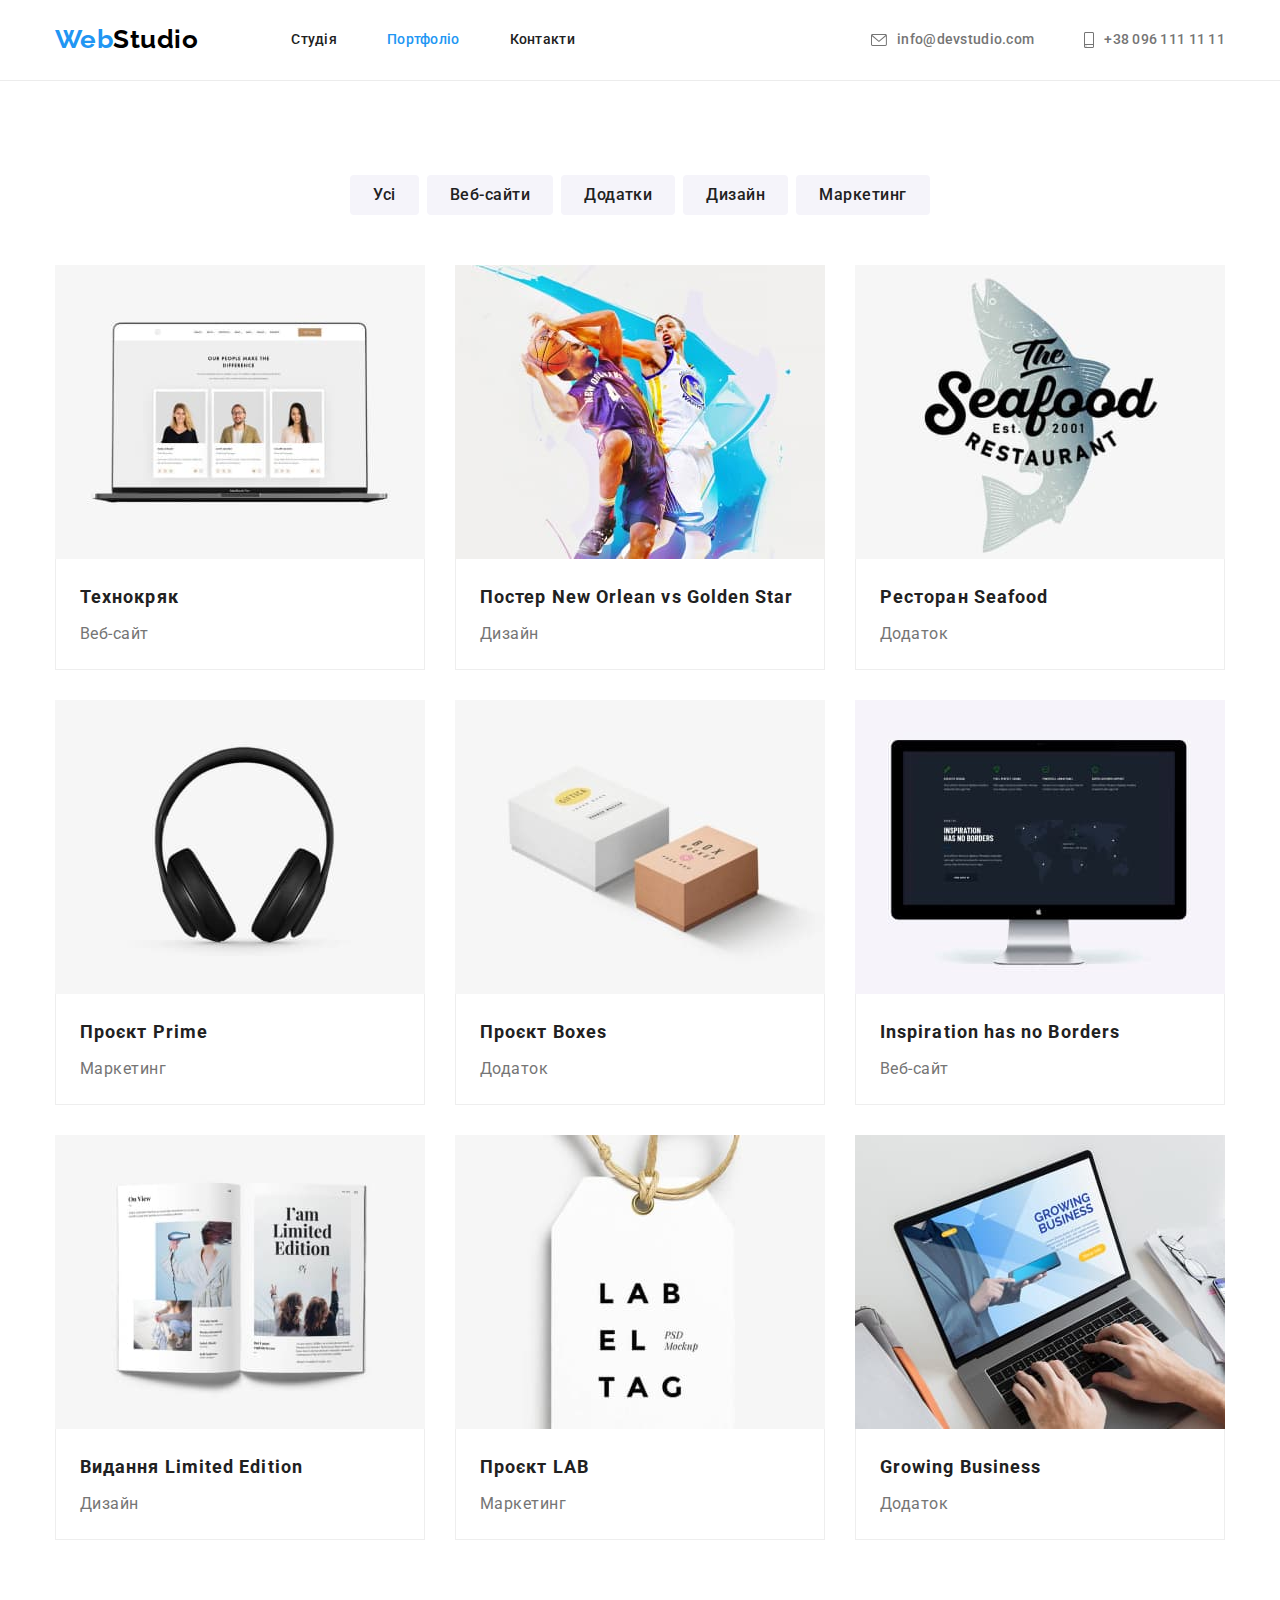
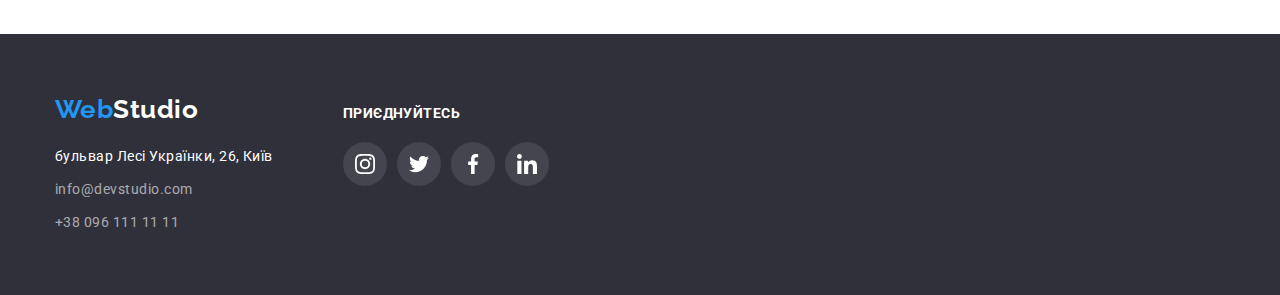
==== portfolio.html @ e0f376af "initial" ====
<!DOCTYPE html>
<html lang="uk">
  <head>
    <meta charset="UTF-8" />
    <meta http-equiv="X-UA-Compatible" content="IE=edge" />
    <meta name="viewport" content="width=device-width, initial-scale=1.0" />
    <title>goit-markup-hw-05</title>
    <link rel="preconnect" href="https://fonts.googleapis.com" />
    <link rel="preconnect" href="https://fonts.gstatic.com" crossorigin />
    <link
      href="https://fonts.googleapis.com/css2?family=Raleway:wght@700&family=Roboto:wght@400;500;700;900&display=swap"
      rel="stylesheet"
    />
    <link
      rel="stylesheet"
      href="https://cdnjs.cloudflare.com/ajax/libs/modern-normalize/1.1.0/modern-normalize.min.css"
    />
    <link rel="stylesheet" href="./css/styles.css" />
  </head>
  <body>
    <header class="header">
      <div class="container">
        <nav class="main-nav">
          <a class="logo link" href="./index.html">Web<span class="logo-span">Studio</span></a>
          <ul class="site-nav-list list">
            <li class="site-nav-item">
              <a class="site-nav-link link" href="./index.html">Студія</a>
            </li>
            <li class="site-nav-item">
              <a class="site-nav-link link link-current-page" href="./portfolio.html">Портфоліо</a>
            </li>
            <li class="site-nav-item"><a class="site-nav-link link" href="#">Контакти</a></li>
          </ul>
        </nav>
        <ul class="auth-nav-list list">
          <li class="auth-nav-item">
            <a class="auth-nav-link link icon-contact-link" href="mailto:info@devstudio.com">
              <svg class="contact-icon-svg" width="16" height="12">
                <use href="./img/icon.svg#icon-envelope"></use></svg
              >info@devstudio.com</a
            >
          </li>
          <li class="auth-nav-item">
            <a class="auth-nav-link link icon-contact-link" href="tel:+380961111111">
              <svg class="contact-icon-svg" width="10" height="16">
                <use href="./img/icon.svg#icon-smartphone"></use></svg
              >+38 096 111 11 11</a
            >
          </li>
        </ul>
      </div>
    </header>
    <main>
      <section class="section">
        <div class="container">
          <h1 class="visually-hidden">Портфоліо</h1>
          <ul class="filter-list list">
            <li class="btn-portfolio-item">
              <button class="btn btn-portfolio" type="button">Усі</button>
            </li>
            <li class="btn-portfolio-item">
              <button class="btn btn-portfolio" type="button">Веб-сайти</button>
            </li>
            <li class="btn-portfolio-item">
              <button class="btn btn-portfolio" type="button">Додатки</button>
            </li>
            <li class="btn-portfolio-item">
              <button class="btn btn-portfolio" type="button">Дизайн</button>
            </li>
            <li class="btn-portfolio-item">
              <button class="btn btn-portfolio" type="button">Маркетинг</button>
            </li>
          </ul>
          <ul class="card-portfolio-list list">
            <li class="card-portfolio-item">
              <a href="#" class="card-portfolio-link link">
                <img class="img" src="./img/technohack1.jpg" alt="Фото" width="370" />
                <div class="card-portfolio-box">
                  <h2 class="card-portfolio-title">Технокряк</h2>
                  <p class="card-portfolio-text">Веб-сайт</p>
                </div>
              </a>
            </li>
            <li class="card-portfolio-item">
              <a href="#" class="card-portfolio-link link">
                <img class="img" src="./img/neworlean2.jpg" alt="Фото" width="370" />
                <div class="card-portfolio-box">
                  <h2 class="card-portfolio-title">Постер New Orlean vs Golden Star</h2>
                  <p class="card-portfolio-text">Дизайн</p>
                </div>
              </a>
            </li>
            <li class="card-portfolio-item">
              <a href="#" class="card-portfolio-link link">
                <img class="img" src="./img/seafood3.jpg" alt="Фото" width="370" />
                <div class="card-portfolio-box">
                  <h2 class="card-portfolio-title">Ресторан Seafood</h2>
                  <p class="card-portfolio-text">Додаток</p>
                </div>
              </a>
            </li>
            <li class="card-portfolio-item">
              <a href="#" class="card-portfolio-link link">
                <img class="img" src="./img/prime4.jpg" alt="Фото" width="370" />
                <div class="card-portfolio-box">
                  <h2 class="card-portfolio-title">Проєкт Prime</h2>
                  <p class="card-portfolio-text">Маркетинг</p>
                </div>
              </a>
            </li>
            <li class="card-portfolio-item">
              <a href="#" class="card-portfolio-link link">
                <img class="img" src="./img/boxes5.jpg" alt="Фото" width="370" />
                <div class="card-portfolio-box">
                  <h2 class="card-portfolio-title">Проєкт Boxes</h2>
                  <p class="card-portfolio-text">Додаток</p>
                </div>
              </a>
            </li>
            <li class="card-portfolio-item">
              <a href="#" class="card-portfolio-link link">
                <img class="img" src="./img/noborders6.jpg" alt="Фото" width="370" />
                <div class="card-portfolio-box">
                  <h2 class="card-portfolio-title">Inspiration has no Borders</h2>
                  <p class="card-portfolio-text">Веб-сайт</p>
                </div>
              </a>
            </li>
            <li class="card-portfolio-item">
              <a href="#" class="card-portfolio-link link">
                <img class="img" src="./img/limited7.jpg" alt="Фото" width="370" />
                <div class="card-portfolio-box">
                  <h2 class="card-portfolio-title">Видання Limited Edition</h2>
                  <p class="card-portfolio-text">Дизайн</p>
                </div>
              </a>
            </li>
            <li class="card-portfolio-item">
              <a href="#" class="card-portfolio-link link">
                <img class="img" src="./img/lab8.jpg" alt="Фото" width="370" />
                <div class="card-portfolio-box">
                  <h2 class="card-portfolio-title">Проєкт LAB</h2>
                  <p class="card-portfolio-text">Маркетинг</p>
                </div>
              </a>
            </li>
            <li class="card-portfolio-item">
              <a href="#" class="card-portfolio-link link">
                <img class="img" src="./img/growing9.jpg" alt="Фото" width="370" />
                <div class="card-portfolio-box">
                  <h2 class="card-portfolio-title">Growing Business</h2>
                  <p class="card-portfolio-text">Додаток</p>
                </div>
              </a>
            </li>
          </ul>
        </div>
      </section>
    </main>
    <footer class="footer">
      <div class="container">
        <div class="parrent-adress">
          <div class="adress-content">
            <a class="link logo" href="./index.html">Web<span class="footer-span">Studio</span></a>
            <address class="address">
              <ul class="footer-nav-list list">
                <li class="footer-nav-item">
                  <a
                    class="link map"
                    href="https://goo.gl/maps/aX8FBNbtvhdyTscHA"
                    target="_blank"
                    rel="noopener noreferrer nofollow"
                    >бульвар Лесі Українки, 26, Київ</a
                  >
                </li>
                <li class="footer-nav-item">
                  <a class="link mailto" href="mailto:info@devstudio.com">info@devstudio.com</a>
                </li>
                <li class="footer-nav-item">
                  <a class="link tel" href="tel:+380961111111">+38 096 111 11 11</a>
                </li>
              </ul>
            </address>
          </div>
          <div class="social-links">
            <p class="join-heading-footer">приєднуйтесь</p>
            <ul class="footer-social-list list">
              <li class="links-item-footer">
                <a
                  href="https://www.instagram.com/"
                  target="_blank"
                  rel="noopener noreferrer nofollow"
                  class="join-icon-footer"
                >
                  <svg class="network" width="20" height="20">
                    <use href="./img/icon.svg#icon-instagram"></use></svg
                ></a>
              </li>
              <li class="links-item-footer">
                <a
                  href="https://www.twitter.com/"
                  target="_blank"
                  rel="noopener noreferrer nofollow"
                  class="join-icon-footer"
                >
                  <svg class="network" width="20" height="20">
                    <use href="./img/icon.svg#icon-twitter"></use></svg
                ></a>
              </li>
              <li class="links-item-footer">
                <a
                  href="https://www.facebook.com/"
                  target="_blank"
                  rel="noopener noreferrer nofollow"
                  class="join-icon-footer"
                >
                  <svg class="network" width="20" height="20">
                    <use href="./img/icon.svg#icon-facebook"></use></svg
                ></a>
              </li>
              <li class="links-item-footer">
                <a
                  href="https://www.linkedin.com/"
                  target="_blank"
                  rel="noopener noreferrer nofollow"
                  class="join-icon-footer"
                >
                  <svg class="network" width="20" height="20">
                    <use href="./img/icon.svg#icon-linkedin"></use></svg
                ></a>
              </li>
            </ul>
          </div>
        </div>
      </div>
    </footer>
  </body>
</html>
---- css/styles.css ----
:root {
  --primary-text-color: #212121;
  --primary-white-color: #ffffff;
  --hover-and-focus-color: #2196F3;
  --button-no-active: #f5f4fa;
  --accent-text-color: #757575;
  --accent-bgd-color: #2F303A;
  --social-links-color: #afb1b8;
}
body {
  margin: 0;
  color: var(--primary-text-color);
  background-color: var(--primary-white-color);
  font-family: 'Roboto', sans-serif;
  letter-spacing: 0.03em;
}
h1,h2,h3, p {
  padding: 0;
  margin: 0;
}
img {
  display: block;
  max-width: 100%;
  height: auto;
}
.list {
  list-style: none;
  padding: 0;
  margin: 0;
}
.header {
  border-bottom: 1px solid #ECECEC;
}
.header .container {
  display: flex;
  justify-content: space-between;
  align-items: center;
}
.main-nav,
 .site-nav-list,
 .auth-nav-list {
  display: flex;
  align-items: center;
}
.link {
  text-decoration: none;
}
.logo {
  display: block;
  color: var(--hover-and-focus-color);
  font-family: 'Raleway', sans-serif;
  font-weight: 700;
  font-size: 26px;
  line-height: 1.19;
  margin-left: 0;
}
.logo-span {
  color: #000000;
}
.main-nav .logo {
  padding: 24px 0 25px 0;
  margin-right: 93px;
}
.main-nav .logo-span {
  padding: 24px 0 25px 0;
}
.site-nav-link,
.auth-nav-link {
  font-weight: 500;
  font-size: 14px;
  line-height: 1.14;
  letter-spacing: 0.02em;
  display: flex;
  align-items: center;
  padding: 32px 0; 
}
.site-nav-link {
  color: var(--primary-text-color);
}
.auth-nav-link {
  color: var(--accent-text-color);
}
.site-nav-item+.site-nav-item,
.auth-nav-item+.auth-nav-item {
  margin-left: 50px;
}
.contact-icon-svg {
  margin-right: 10px; 
}
.icon-contact-link {
  fill: var(--accent-text-color);
}
.icon-contact-link:hover,
 .icon-contact-link:focus{
  fill: var(--hover-and-focus-color);
}
.hero-studio {
  background-color: var(--accent-bgd-color);
  max-width: 1600px;
  margin: 0 auto;
  padding: 200px 0;
  background-image: linear-gradient(rgba(47, 48, 58, 0.4), rgba(47, 48, 58, 0.4)), url("../img/new_photo.jpg");
  background-repeat: no-repeat;
  background-size: cover;
  background-position: center;
  text-align: center;
}
.hero-studio-heading {
  color: var(--primary-white-color);
  font-weight: 900;
  font-size: 44px;
  line-height: 1.36;
  letter-spacing: 0.06em;
  text-transform: uppercase;
  max-width: 696px;
  margin: 0 auto;
  margin-bottom: 30px;
}
.section {
  padding-top: 94px;
  padding-bottom: 94px;
}
.container {
  max-width: 1200px;
  margin: 0 auto;
  padding: 0 15px;
}
.btn {
  border: transparent solid 1px;
  border-radius: 4px;
  font-family: inherit;
  font-size: 16px;
  text-align: center;
  cursor: pointer;
}
.btn-studio {
  color: var(--primary-white-color);
  background:var(--hover-and-focus-color);
  min-width: 216px;
  height: 50px;
  font-weight: 700;
  line-height: 1.88;
  letter-spacing: 0.06em;
}
.btn-studio:hover,
.btn-studio:focus {
  box-shadow: 0px 4px 4px rgba(0, 0, 0, 0.15);
  background-color: #188ce8;
}
.btn-portfolio {
  color: var(--primary-text-color);
  background-color: #F5F4FA;
  font-weight: 500;
  line-height: 1.63;
  letter-spacing: 0.03em;
  padding: 6px 22px;
}
.btn-portfolio-current,
  .btn-portfolio:hover,
  .btn-portfolio:focus {
  color: var(--primary-white-color);
  background-color: var(--hover-and-focus-color);
  box-shadow: 0px 3px 1px rgba(0, 0, 0, 0.1), 0px 1px 2px rgba(0, 0, 0, 0.08), 0px 2px 2px rgba(0, 0, 0, 0.12);
}
/* .btn-portfolio-item:not(:last-child) {
  margin-right: 8px;
} */
.visually-hidden {
  position: absolute;
  white-space: nowrap;
  width: 1px;
  height: 1px;
  overflow: hidden;
  border: 0;
  padding: 0;
  clip: rect(0 0 0 0);
  clip-path: inset(50%);
  margin: -1px;
}
.features-list,
  .work-list,
  .comand-card-list {
  display: flex;
  gap: 30px;
}
.features {
  font-size: 14px;
  text-align: left;
}
.features-icons {
  display: flex;
  height: 120px;
  background-color: var(--button-no-active);
  justify-content: center;
  align-items: center;
  margin-bottom: 30px;
}
.features-title {
  color: var(--primary-text-color);
  font-weight: 700;
  font-size: 14px;
  line-height: 1.14;
  text-transform: uppercase;
  margin-bottom: 10px;  
}
.features-text {
  color: var(--accent-text-color);
  line-height: 1.71;
}
.work {
  padding-top: 0;
}
.work-heading {
  margin-bottom: 50px;
}
.work-heading,
  .comand-card-heading,
  .clients-heading {
  color: var(--primary-text-color);
  font-weight: 700;
  font-size: 36px;
  line-height: 1.17;
  text-align: center;
}
.comand-card {
  background-color: #F5F4FA;
}
.comand-card-heading {
  margin-bottom: 50px;
}
.comand-card-item {
  background-color: var(--primary-white-color);
  font-size: 16px;
  line-height: 1.19;
  text-align: center;
}
.comand-card-box {
  box-shadow: 0px 1px 3px rgba(0, 0, 0, 0.12), 0px 1px 1px rgba(0, 0, 0, 0.14), 0px 2px 1px rgba(0, 0, 0, 0.2);
  border-radius: 0px 0px 4px 4px;
  border: transparent solid 1px;
  padding-top: 30px;
  padding-bottom: 30px;  
}
.comand-card-title {
  color: var(--primary-text-color);
  font-weight: 500;
  font-size: 16px;
  margin-bottom: 9px;
}
.comand-card-text {
  color: var(--accent-text-color);
  margin-bottom: 16px;
}
.comand-social-list {
  display: flex;
  justify-content: center;
  align-items: center;
  gap: 10px;
}
.comand-social-links-item {
  width: 44px;
  height: 44px;
}
.icon-comand {
  display: flex;
  width: 100%;
  height: 100%;
  justify-content: center;
  align-items: center;
  fill: var(--social-links-color);
}
.icon-comand:hover,
.icon-comand:focus {
  background-color: var(--hover-and-focus-color);
  background-size: 100%;
  border-radius: 50px;
  fill: var(--primary-white-color);
}
.clients-heading {
  margin-bottom: 50px;
}
.clients-list {
  display: flex;
  gap: 30px;
}
.clients-card-item {
  width: calc((100% - 150px) / 6);
  height: 92px; 
}
.clients-link {
  display: flex;
  width: 100%;
  height: 100%;
  justify-content: center;
  align-items: center;
  border: 1px solid var(--social-links-color);
  border-radius: 4px;
}
.clients-link {
  fill: var(--social-links-color);
}
.clients-link:hover,
.clients-link:focus {
  fill: var(--hover-and-focus-color);
  border-color: var(--hover-and-focus-color);
}
.footer {
  background-color: var(--accent-bgd-color);
  margin: 0 auto;
  padding: 60px 0;
}
.footer .logo {
  margin-bottom: 20px;
}
.footer-span {
  color: var(--primary-white-color);
}
.footer-nav-item:not(:last-child) {
  margin-bottom: 9px;
}
.address {
  font-style: normal;
  font-size: 14px;
  line-height: 1.71;
  margin-top: 0px;
}
.map {
  color: var(--primary-white-color);
}
.mailto,
.tel {
  color: rgba(255, 255, 255, 0.6);  
}
.link-current-page {
  color: var(--hover-and-focus-color);
}
.link:hover,
  .link:focus {
  color: var(--hover-and-focus-color);
}
.filter-list {
  display: flex;
  justify-content: center;
  gap: 8px;
  margin-bottom: 50px;
}
.card-portfolio-list {
  display: flex;
  flex-wrap: wrap;
  gap: 30px;
}
.card-portfolio-item {
  width: calc((100% - 60px) / 3);
}
.card-portfolio-link:hover,
  .card-portfolio-link:focus {
  display: block;
  box-shadow: 0px 1px 1px rgba(0, 0, 0, 0.12), 0px 4px 4px rgba(0, 0, 0, 0.06), 1px 4px 6px rgba(0, 0, 0, 0.16);
  text-decoration: none;
  }
.card-portfolio-box {
  border: 1px solid #EEEEEE;
  border-top: none;
  padding: 20px 24px;
}
.card-portfolio-title {
  color: var(--primary-text-color);
  font-weight: 700;
  font-size: 18px;
  line-height: 2.00;
  letter-spacing: 0.06em;
  margin-bottom: 4px;
}
.card-portfolio-text {
  color: var(--accent-text-color);
  font-size: 16px;
  line-height: 1.88;
}
.parrent-adress {
  display: flex;
  align-items: baseline;
}
.social-links {
  margin-left: 70px;
}
.join-heading-footer {
  color: var(--primary-white-color);
  font-weight: 700;
  font-size: 14px;
  line-height: 1.14;
  letter-spacing: 0.03em;
  text-transform: uppercase;
  margin-bottom: 20px;
}
.footer-social-list {
  display: flex;
  align-items: center;
  justify-content: center;
  gap: 10px;
}
.links-item-footer {
  width: 44px;
  height: 44px;
}
.join-icon-footer {
  display: flex;
  align-items: center;
  justify-content: center;
  width: 100%;
  height: 100%;
  fill: var(--primary-white-color);
  background-color: rgba(255, 255, 255, 0.1);
  background-size: 100%;
  border-radius: 50px;
}
.join-icon-footer:hover,
  .join-icon-footer:focus {
  background-color: var(--hover-and-focus-color );
  background-size: 100%;
  border-radius: 50px;
  fill: var(--primary-white-color);
}
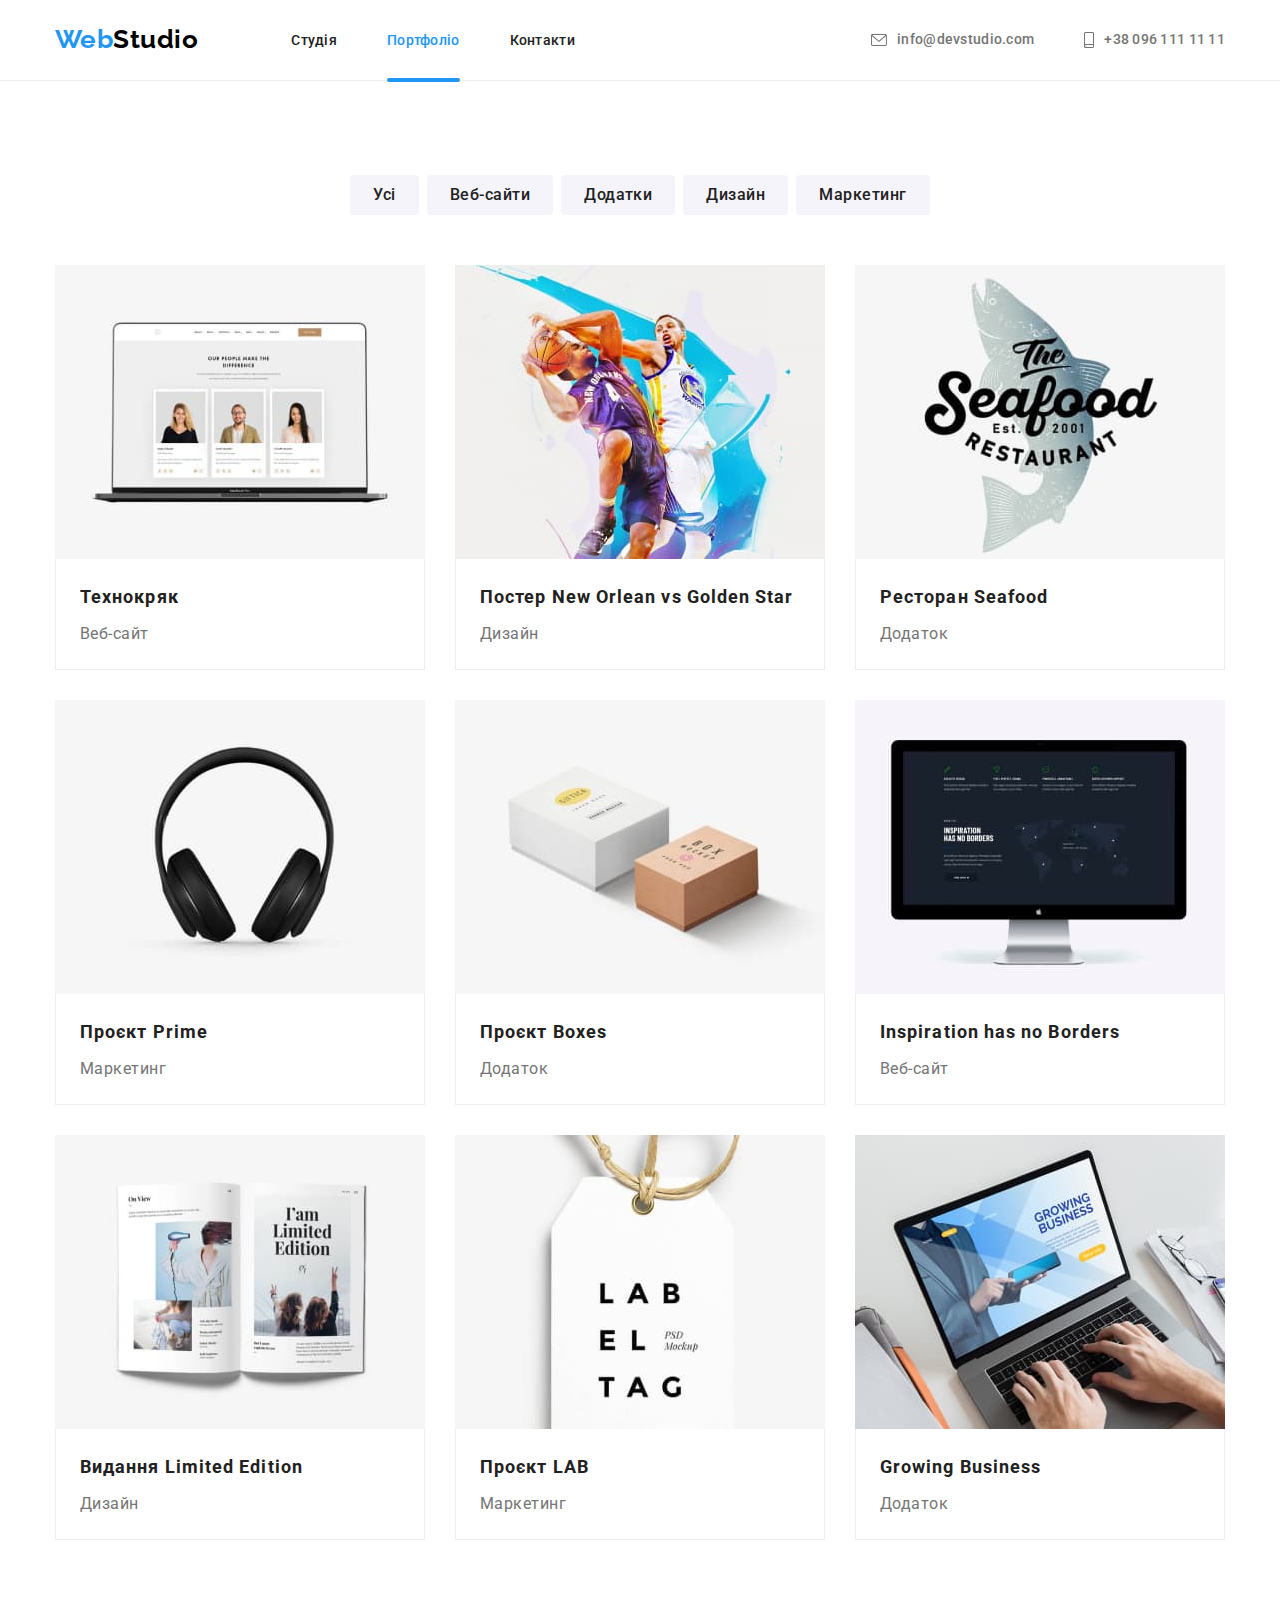
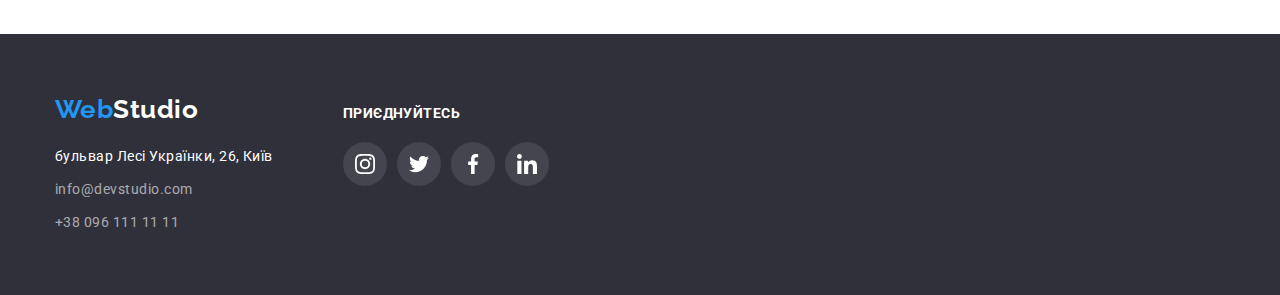
==== commit 7a950f11: "hover blue" ====
--- a/portfolio.html
+++ b/portfolio.html
@@ -74,7 +74,19 @@
           <ul class="card-portfolio-list list">
             <li class="card-portfolio-item">
               <a href="#" class="card-portfolio-link link">
-                <img class="img" src="./img/technohack1.jpg" alt="Фото" width="370" />
+                <div class="card-portfolio-img-box">
+                  <img
+                    class="card-portfolio-img"
+                    src="./img/technohack1.jpg"
+                    alt="Фото"
+                    width="370"
+                  />
+                  <p class="card-portfolio-img-text-hover">
+                    Ресурс пропонує комплексні пропозиції з різним рівнем функціоналу та сервісів.
+                    Все це дозволить відвідувачу отримати вичерпні відомості про компанію чи
+                    приватну особу.
+                  </p>
+                </div>
                 <div class="card-portfolio-box">
                   <h2 class="card-portfolio-title">Технокряк</h2>
                   <p class="card-portfolio-text">Веб-сайт</p>
@@ -83,7 +95,19 @@
             </li>
             <li class="card-portfolio-item">
               <a href="#" class="card-portfolio-link link">
-                <img class="img" src="./img/neworlean2.jpg" alt="Фото" width="370" />
+                <div class="card-portfolio-img-box">
+                  <img
+                    class="card-portfolio-img"
+                    src="./img/neworlean2.jpg"
+                    alt="Фото"
+                    width="370"
+                  />
+                  <p class="card-portfolio-img-text-hover">
+                    Ресурс пропонує комплексні пропозиції з різним рівнем функціоналу та сервісів.
+                    Все це дозволить відвідувачу отримати вичерпні відомості про компанію чи
+                    приватну особу.
+                  </p>
+                </div>
                 <div class="card-portfolio-box">
                   <h2 class="card-portfolio-title">Постер New Orlean vs Golden Star</h2>
                   <p class="card-portfolio-text">Дизайн</p>
@@ -92,7 +116,14 @@
             </li>
             <li class="card-portfolio-item">
               <a href="#" class="card-portfolio-link link">
-                <img class="img" src="./img/seafood3.jpg" alt="Фото" width="370" />
+                <div class="card-portfolio-img-box">
+                  <img class="card-portfolio-img" src="./img/seafood3.jpg" alt="Фото" width="370" />
+                  <p class="card-portfolio-img-text-hover">
+                    Ресурс пропонує комплексні пропозиції з різним рівнем функціоналу та сервісів.
+                    Все це дозволить відвідувачу отримати вичерпні відомості про компанію чи
+                    приватну особу.
+                  </p>
+                </div>
                 <div class="card-portfolio-box">
                   <h2 class="card-portfolio-title">Ресторан Seafood</h2>
                   <p class="card-portfolio-text">Додаток</p>
@@ -101,7 +132,14 @@
             </li>
             <li class="card-portfolio-item">
               <a href="#" class="card-portfolio-link link">
-                <img class="img" src="./img/prime4.jpg" alt="Фото" width="370" />
+                <div class="card-portfolio-img-box">
+                  <img class="card-portfolio-img" src="./img/prime4.jpg" alt="Фото" width="370" />
+                  <p class="card-portfolio-img-text-hover">
+                    Ресурс пропонує комплексні пропозиції з різним рівнем функціоналу та сервісів.
+                    Все це дозволить відвідувачу отримати вичерпні відомості про компанію чи
+                    приватну особу.
+                  </p>
+                </div>
                 <div class="card-portfolio-box">
                   <h2 class="card-portfolio-title">Проєкт Prime</h2>
                   <p class="card-portfolio-text">Маркетинг</p>
@@ -110,7 +148,14 @@
             </li>
             <li class="card-portfolio-item">
               <a href="#" class="card-portfolio-link link">
-                <img class="img" src="./img/boxes5.jpg" alt="Фото" width="370" />
+                <div class="card-portfolio-img-box">
+                  <img class="card-portfolio-img" src="./img/boxes5.jpg" alt="Фото" width="370" />
+                  <p class="card-portfolio-img-text-hover">
+                    Ресурс пропонує комплексні пропозиції з різним рівнем функціоналу та сервісів.
+                    Все це дозволить відвідувачу отримати вичерпні відомості про компанію чи
+                    приватну особу.
+                  </p>
+                </div>
                 <div class="card-portfolio-box">
                   <h2 class="card-portfolio-title">Проєкт Boxes</h2>
                   <p class="card-portfolio-text">Додаток</p>
@@ -119,7 +164,19 @@
             </li>
             <li class="card-portfolio-item">
               <a href="#" class="card-portfolio-link link">
-                <img class="img" src="./img/noborders6.jpg" alt="Фото" width="370" />
+                <div class="card-portfolio-img-box">
+                  <img
+                    class="card-portfolio-img"
+                    src="./img/noborders6.jpg"
+                    alt="Фото"
+                    width="370"
+                  />
+                  <p class="card-portfolio-img-text-hover">
+                    Ресурс пропонує комплексні пропозиції з різним рівнем функціоналу та сервісів.
+                    Все це дозволить відвідувачу отримати вичерпні відомості про компанію чи
+                    приватну особу.
+                  </p>
+                </div>
                 <div class="card-portfolio-box">
                   <h2 class="card-portfolio-title">Inspiration has no Borders</h2>
                   <p class="card-portfolio-text">Веб-сайт</p>
@@ -128,7 +185,14 @@
             </li>
             <li class="card-portfolio-item">
               <a href="#" class="card-portfolio-link link">
-                <img class="img" src="./img/limited7.jpg" alt="Фото" width="370" />
+                <div class="card-portfolio-img-box">
+                  <img class="card-portfolio-img" src="./img/limited7.jpg" alt="Фото" width="370" />
+                  <p class="card-portfolio-img-text-hover">
+                    Ресурс пропонує комплексні пропозиції з різним рівнем функціоналу та сервісів.
+                    Все це дозволить відвідувачу отримати вичерпні відомості про компанію чи
+                    приватну особу.
+                  </p>
+                </div>
                 <div class="card-portfolio-box">
                   <h2 class="card-portfolio-title">Видання Limited Edition</h2>
                   <p class="card-portfolio-text">Дизайн</p>
@@ -137,7 +201,14 @@
             </li>
             <li class="card-portfolio-item">
               <a href="#" class="card-portfolio-link link">
-                <img class="img" src="./img/lab8.jpg" alt="Фото" width="370" />
+                <div class="card-portfolio-img-box">
+                  <img class="card-portfolio-img" src="./img/lab8.jpg" alt="Фото" width="370" />
+                  <p class="card-portfolio-img-text-hover">
+                    Ресурс пропонує комплексні пропозиції з різним рівнем функціоналу та сервісів.
+                    Все це дозволить відвідувачу отримати вичерпні відомості про компанію чи
+                    приватну особу.
+                  </p>
+                </div>
                 <div class="card-portfolio-box">
                   <h2 class="card-portfolio-title">Проєкт LAB</h2>
                   <p class="card-portfolio-text">Маркетинг</p>
@@ -146,7 +217,14 @@
             </li>
             <li class="card-portfolio-item">
               <a href="#" class="card-portfolio-link link">
-                <img class="img" src="./img/growing9.jpg" alt="Фото" width="370" />
+                <div class="card-portfolio-img-box">
+                  <img class="card-portfolio-img" src="./img/growing9.jpg" alt="Фото" width="370" />
+                  <p class="card-portfolio-img-text-hover">
+                    Ресурс пропонує комплексні пропозиції з різним рівнем функціоналу та сервісів.
+                    Все це дозволить відвідувачу отримати вичерпні відомості про компанію чи
+                    приватну особу.
+                  </p>
+                </div>
                 <div class="card-portfolio-box">
                   <h2 class="card-portfolio-title">Growing Business</h2>
                   <p class="card-portfolio-text">Додаток</p>
--- a/css/styles.css
+++ b/css/styles.css
@@ -70,9 +70,25 @@
   font-size: 14px;
   line-height: 1.14;
   letter-spacing: 0.02em;
-  display: flex;
-  align-items: center;
   padding: 32px 0; 
+}
+.site-nav-link{
+  position: relative;
+}
+.auth-nav-link {
+  display: flex;
+  align-items: center;
+}
+.link-current-page::after {
+  position: absolute;
+  display: block;
+  content: ' ';
+  width: 100%;
+  height: 4px;
+  left: 0%;
+  bottom: -2px;
+  background-color: var(--hover-and-focus-color);
+  border-radius: 2px;
 }
 .site-nav-link {
   color: var(--primary-text-color);
@@ -80,6 +96,7 @@
 .auth-nav-link {
   color: var(--accent-text-color);
 }
+
 .site-nav-item+.site-nav-item,
 .auth-nav-item+.auth-nav-item {
   margin-left: 50px;
@@ -222,6 +239,24 @@
   line-height: 1.17;
   text-align: center;
 }
+.work-item {
+  position: relative;
+}
+.work-label {
+  display: block;
+  position: absolute;
+  font-weight: 700;
+  font-size: 14px;
+  line-height: 1.14;
+  text-transform: uppercase;
+  width: 100%;
+  height: 70px;
+  background: rgba(47, 48, 58, 0.8);
+  color: var(--primary-white-color);
+  text-align: center;
+  bottom: 0;
+  padding: 27px 0;
+}
 .comand-card {
   background-color: #F5F4FA;
 }
@@ -273,7 +308,7 @@
 .icon-comand:focus {
   background-color: var(--hover-and-focus-color);
   background-size: 100%;
-  border-radius: 50px;
+  border-radius: 50%;
   fill: var(--primary-white-color);
 }
 .clients-heading {
@@ -356,8 +391,30 @@
   .card-portfolio-link:focus {
   display: block;
   box-shadow: 0px 1px 1px rgba(0, 0, 0, 0.12), 0px 4px 4px rgba(0, 0, 0, 0.06), 1px 4px 6px rgba(0, 0, 0, 0.16);
-  text-decoration: none;
-  }
+  opacity: 1;
+}
+.card-portfolio-img-box {
+  position: relative;
+}
+.card-portfolio-link:hover
+.card-portfolio-img-text-hover {
+  opacity: 1;
+}
+
+.card-portfolio-img-text-hover {
+  position: absolute;
+  top: 0;
+  right: 0;
+  padding-top: 63px;
+  padding-right: 24px;
+  padding-bottom: 63px;
+  padding-left: 24px;
+  background: rgba(33, 150, 243, 0.9);
+  font-size: 18px;
+  line-height: 1.56;
+  color: var(--primary-white-color);
+  opacity: 0;
+}
 .card-portfolio-box {
   border: 1px solid #EEEEEE;
   border-top: none;
@@ -411,12 +468,66 @@
   fill: var(--primary-white-color);
   background-color: rgba(255, 255, 255, 0.1);
   background-size: 100%;
-  border-radius: 50px;
+  border-radius: 50%;
 }
 .join-icon-footer:hover,
   .join-icon-footer:focus {
   background-color: var(--hover-and-focus-color );
   background-size: 100%;
-  border-radius: 50px;
+  border-radius: 50%;
   fill: var(--primary-white-color);
 }
+.backdrop {
+  position: fixed;
+  top: 0;
+  left: 0;
+  width: 100%;
+  height: 100%;
+  opacity: 1;
+  background-color: rgba(0, 0, 0, 0.2);
+  /* transition: opacity 250ms cubic-bezier(0.4, 0, 0.2, 1); */
+
+  transition: margin-right 2s ease-in-out .5s;
+
+}
+.backdrop.is-hidden {
+  visibility: hidden;
+  opacity: 0;
+  pointer-events: none;
+}
+.backdrop.is-hidden .modal {
+  transform: scale(0.9) translate(-50%, -50%);
+}
+.modal {
+  position: absolute;
+  top: 50%;
+  left: 50%;
+  transform: scale(1) translate(-50%, -50%);
+  width: 528px;
+  height: 581px;
+  box-shadow: 0px 1px 3px rgba(0, 0, 0, 0.12), 0px 1px 1px rgba(0, 0, 0, 0.14), 0px 2px 1px rgba(0, 0, 0, 0.2);
+  border-radius: 4px;
+  background-color: var(--primary-white-color);
+  /* transition: transform 250ms cubic-bezier (0.4, 0, 0.2, 1); */
+}
+.close-btn {
+  position: absolute;
+  top: 8px;
+  right: 8px;
+  width: 30px;
+  height: 30px;
+  background-color: var(--primary-white-color);
+  border: 1px solid rgba(0, 0, 0, 0.1);
+  border-radius: 50%;
+  cursor: pointer;
+}
+.close-button-icon {
+  fill: currentColor;
+  position: absolute;
+  top: 50%;
+  left: 50%;
+  transform: translate(-50%, -50%);
+}
+
+
+
